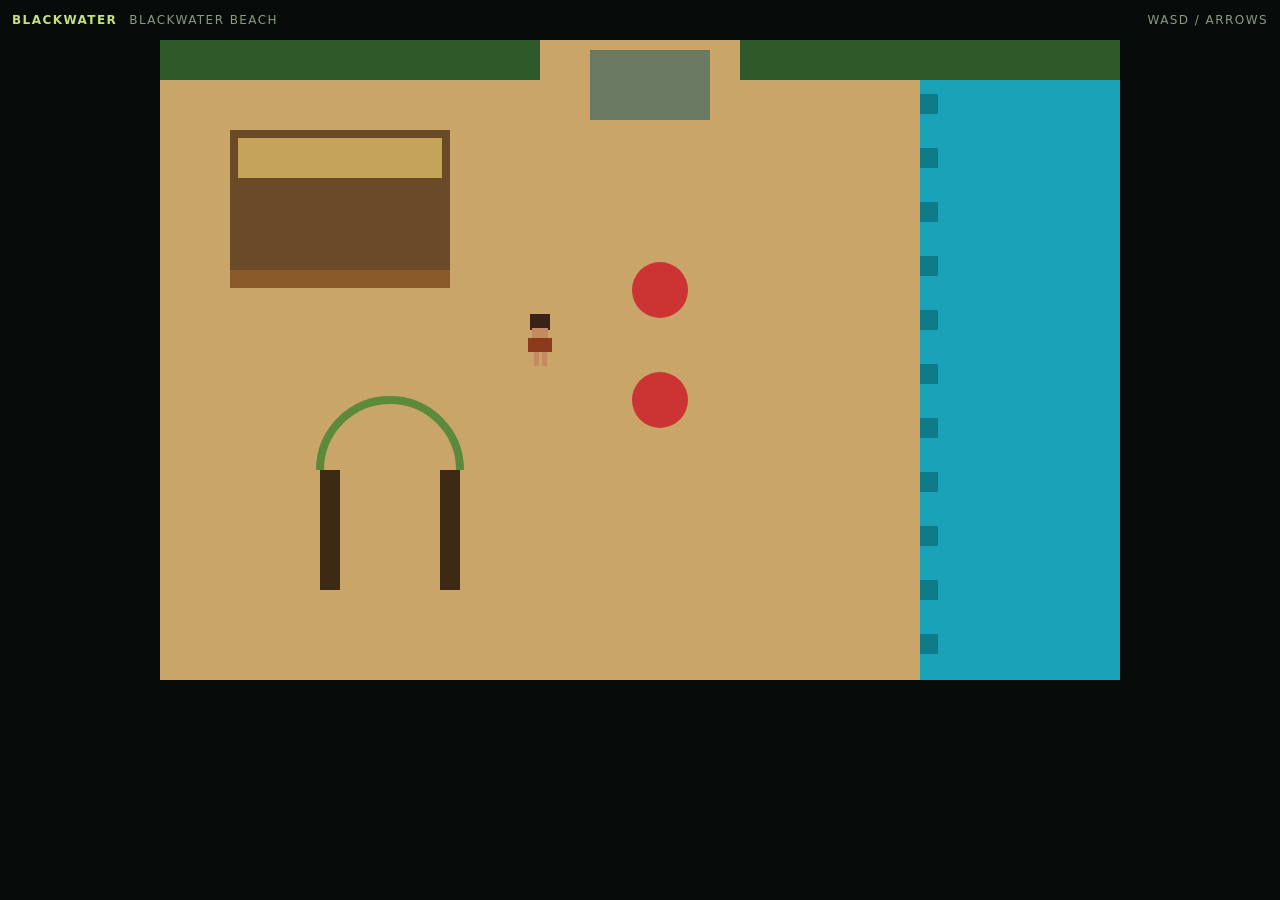
==== play.html @ 5d4bb328 "Add playable lodge walker" ====
<!DOCTYPE html>
<html lang="en">
<head>
<meta charset="utf-8"/>
<meta name="viewport" content="width=device-width,initial-scale=1"/>
<title>Coils of Lyria</title>
<style>
html,body{margin:0;height:100%;background:#070b09;color:#e8efe6;font-family:Georgia,serif;overflow:hidden}
#bar{height:40px;display:flex;align-items:center;gap:12px;padding:0 12px;font-family:system-ui;font-size:12px;letter-spacing:.12em;text-transform:uppercase;color:#8a9a86}
#bar b{color:#c6e07a}
canvas{display:block;margin:0 auto;background:#0b120e}
#hint{position:fixed;left:50%;bottom:24px;transform:translateX(-50%);font-family:system-ui;letter-spacing:.14em;text-transform:uppercase;font-size:12px;color:#c6e07a}
</style>
</head>
<body>
<div id="bar"><b>Blackwater</b><span id="room">Beach</span><span style="margin-left:auto">WASD / arrows</span></div>
<canvas id="c" width="960" height="640"></canvas>
<div id="hint"></div>
<script>
const canvas=document.getElementById('c'), ctx=canvas.getContext('2d');
const keys={};
const player={x:380,y:320,dir:0,frame:0,moving:false};
let room='beach', lock=0, last=0, anim=0;
const ROOMS={
  beach:{
    name:'Blackwater Beach',
    draw(g){
      g.fillStyle='#c9a56a'; g.fillRect(0,0,960,640);
      g.fillStyle='#1aa3b8'; g.fillRect(760,0,200,640);
      g.fillStyle='#0e7a8a'; for(let i=0;i<12;i++) g.fillRect(760,i*54,18,20);
      g.fillStyle='#6b4a28'; g.fillRect(70,90,220,150);
      g.fillStyle='#c4a45a'; g.fillRect(78,98,204,40);
      g.fillStyle='#8b5a2b'; g.fillRect(70,230,220,18);
      g.fillStyle='#2d5a28'; g.fillRect(0,0,380,40); g.fillRect(580,0,380,40);
      g.fillStyle='#6a7a62'; g.fillRect(430,10,120,70);
      g.fillStyle='#3d2a14'; g.fillRect(160,430,20,120); g.fillRect(280,430,20,120);
      g.strokeStyle='#5a8a3a'; g.lineWidth=8; g.beginPath(); g.arc(230,430,70,Math.PI,0); g.stroke();
      g.fillStyle='#cc3333'; g.beginPath(); g.arc(500,250,28,0,6.3); g.fill();
      g.beginPath(); g.arc(500,360,28,0,6.3); g.fill();
    },
    blocks:[{x:70,y:90,w:220,h:160},{x:760,y:0,w:200,h:640},{x:485,y:230,w:40,h:40},{x:485,y:340,w:40,h:40}],
    exits:[{x:160,y:420,w:140,h:130,to:'deck',sx:480,sy:260,label:'Lodge deck'},{x:430,y:8,w:120,h:80,to:'canopy',sx:480,sy:520,label:'Jungle trail'}]
  },
  deck:{
    name:'Lodge Deck',
    draw(g){
      g.fillStyle='#7a5a32'; g.fillRect(0,0,960,640);
      g.fillStyle='#c9a56a'; g.fillRect(360,0,240,140);
      g.fillStyle='#3d2a14'; g.fillRect(420,20,16,110); g.fillRect(524,20,16,110);
      g.strokeStyle='#4a7a32'; g.lineWidth=8; g.beginPath(); g.arc(480,20,70,Math.PI,0); g.stroke();
      g.fillStyle='#6b4a28'; g.fillRect(30,40,250,150);
      g.fillStyle='#3aa0d0'; g.fillRect(300,280,360,180);
      g.fillStyle='#d8d8d8'; g.strokeStyle='#cfcfcf'; g.strokeRect(300,280,360,180);
      g.fillStyle='#ff6b9a'; g.beginPath(); g.arc(400,360,22,0,6.3); g.fill();
      g.fillStyle='#d6d020'; g.beginPath(); g.arc(540,370,22,0,6.3); g.fill();
    },
    blocks:[{x:30,y:40,w:250,h:150},{x:310,y:290,w:340,h:160}],
    exits:[{x:400,y:10,w:160,h:120,to:'beach',sx:400,sy:300,label:'Beach'}]
  },
  canopy:{
    name:'Canopy Trail',
    draw(g){
      g.fillStyle='#14210f'; g.fillRect(0,0,960,640);
      g.fillStyle='#3a5a28'; g.fillRect(300,0,360,640);
      g.fillStyle='#1b2a14'; g.fillRect(0,0,300,640); g.fillRect(660,0,300,640);
      g.fillStyle='#2d7a32'; g.fillRect(360,250,240,80);
      g.fillStyle='#163d18';
      for(let i=0;i<8;i++){ g.beginPath(); g.ellipse(480+Math.sin(i)*40,290+i*6,110-i*6,16,0,0,6.3); g.fill(); }
    },
    blocks:[{x:0,y:0,w:300,h:640},{x:660,y:0,w:300,h:640},{x:360,y:250,w:240,h:80}],
    exits:[{x:400,y:560,w:160,h:70,to:'beach',sx:480,sy:140,label:'Beach'}]
  }
};
function hits(x,y,b){return x>b.x&&x<b.x+b.w&&y>b.y&&y<b.y+b.h;}
function blocked(nx,ny){
  if(nx<20||nx>940||ny<20||ny>620) return true;
  const r=ROOMS[room];
  const here=r.blocks.some(b=>hits(player.x,player.y,b));
  const next=r.blocks.some(b=>hits(nx,ny,b));
  return next && !here;
}
function drawLyria(g){
  const bob=player.moving&&player.frame===1?-3:0;
  g.save(); g.translate(player.x, player.y+bob);
  g.fillStyle='#3a2216'; g.fillRect(-10,-46,20,16);
  g.fillStyle='#c48a62'; g.fillRect(-8,-32,16,10);
  g.fillStyle='#8b3a1c'; g.fillRect(-12,-22,24,14);
  g.fillStyle='#c48a62'; g.fillRect(-6,-8,5,14); g.fillRect(2,-8,5,14);
  if(player.dir===2) g.fillRect(-16,-20,8,6);
  if(player.dir===3) g.fillRect(8,-20,8,6);
  g.restore();
}
function tick(ts){
  requestAnimationFrame(tick);
  if(!last) last=ts;
  const dt=Math.min(0.05,(ts-last)/1000); last=ts;
  if(lock>0) lock-=dt;
  let dx=0,dy=0;
  if(keys.ArrowLeft||keys.KeyA) dx-=1;
  if(keys.ArrowRight||keys.KeyD) dx+=1;
  if(keys.ArrowUp||keys.KeyW) dy-=1;
  if(keys.ArrowDown||keys.KeyS) dy+=1;
  const len=Math.hypot(dx,dy);
  if(len>0){
    const nx=player.x+dx/len*220*dt, ny=player.y+dy/len*220*dt;
    player.dir = Math.abs(dx)>=Math.abs(dy) ? (dx<0?2:3) : (dy<0?1:0);
    if(!blocked(nx,player.y)) player.x=nx;
    if(!blocked(player.x,ny)) player.y=ny;
    player.moving=true; anim+=dt;
    if(anim>0.16){anim=0; player.frame=player.frame===1?3:1;}
  } else { player.moving=false; player.frame=0; }
  let label='';
  if(lock<=0){
    for(const e of ROOMS[room].exits){
      if(hits(player.x,player.y,e)){
        room=e.to; player.x=e.sx; player.y=e.sy; lock=0.9;
        document.getElementById('room').textContent=ROOMS[room].name;
        break;
      }
    }
  }
  if(lock<=0){
    for(const e of ROOMS[room].exits){
      if(hits(player.x,player.y,e)) label='Walk through · '+e.label;
    }
  }
  document.getElementById('hint').textContent=label;
  const r=ROOMS[room];
  r.draw(ctx);
  drawLyria(ctx);
}
window.addEventListener('keydown',e=>keys[e.code]=true);
window.addEventListener('keyup',e=>keys[e.code]=false);
document.getElementById('room').textContent=ROOMS[room].name;
requestAnimationFrame(tick);
</script>
</body>
</html>
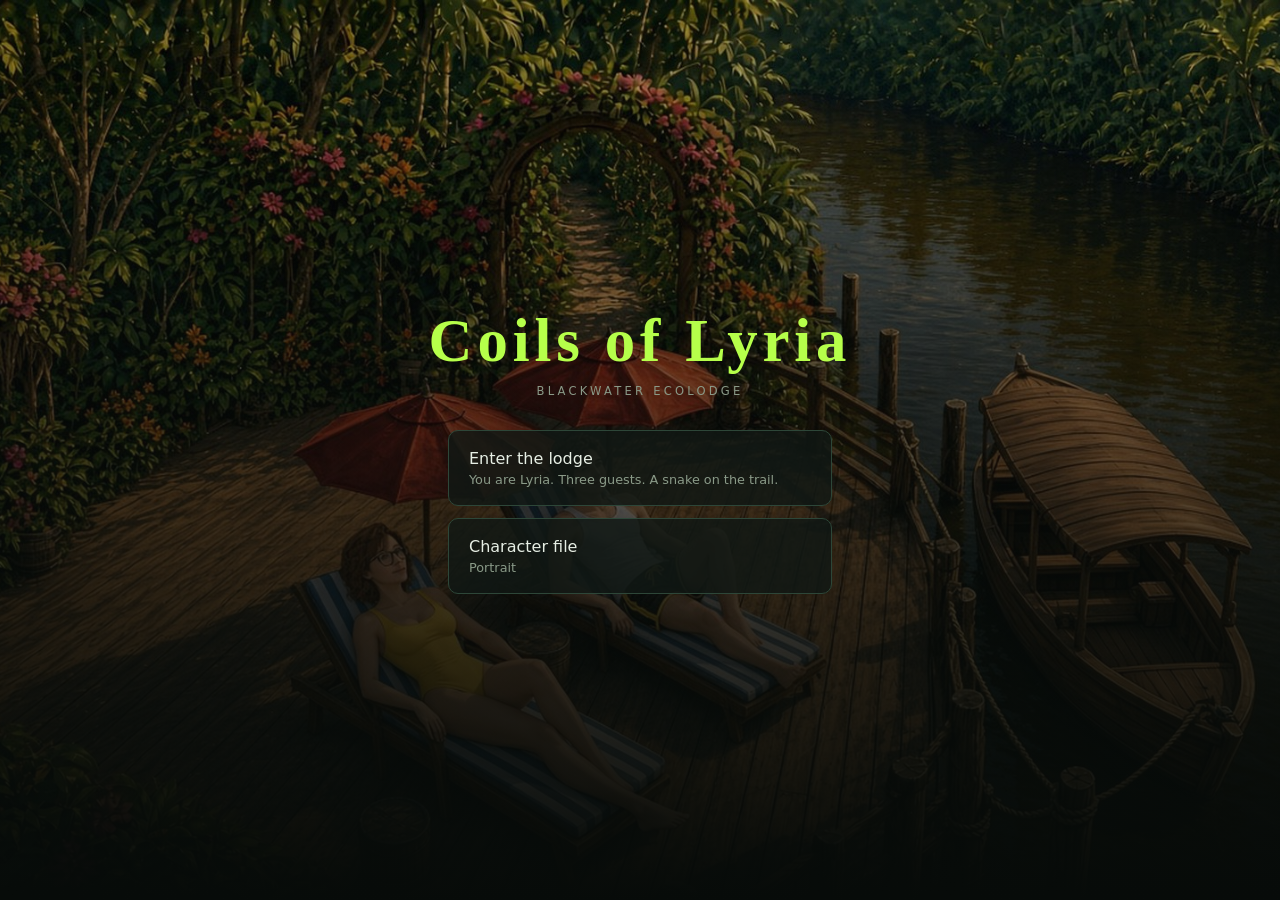
==== commit f27f64ac: "Current Coils of Lyria: river dock, Cat and Kylie" ====
--- a/play.html
+++ b/play.html
@@ -2,136 +2,830 @@
 <html lang="en">
 <head>
 <meta charset="utf-8"/>
-<meta name="viewport" content="width=device-width,initial-scale=1"/>
+<meta name="viewport" content="width=device-width,initial-scale=1,viewport-fit=cover"/>
 <title>Coils of Lyria</title>
 <style>
-html,body{margin:0;height:100%;background:#070b09;color:#e8efe6;font-family:Georgia,serif;overflow:hidden}
-#bar{height:40px;display:flex;align-items:center;gap:12px;padding:0 12px;font-family:system-ui;font-size:12px;letter-spacing:.12em;text-transform:uppercase;color:#8a9a86}
-#bar b{color:#c6e07a}
-canvas{display:block;margin:0 auto;background:#0b120e}
-#hint{position:fixed;left:50%;bottom:24px;transform:translateX(-50%);font-family:system-ui;letter-spacing:.14em;text-transform:uppercase;font-size:12px;color:#c6e07a}
+  :root {
+    --bg:#070b09; --surface:#101814; --fg:#e6eee4; --muted:#8a9a88;
+    --accent:#b6ff4a; --leaf:#6faf6a; --border:#2d4638;
+  }
+  * { box-sizing:border-box; }
+  html,body { margin:0; height:100%; background:var(--bg); color:var(--fg);
+    font-family: ui-sans-serif, system-ui, "Segoe UI", sans-serif; overflow:hidden; }
+  #app { position:relative; height:100dvh; width:100%; overflow:hidden; }
+  .screen { position:absolute; inset:0; }
+  .hidden { display:none !important; }
+  h1,h2,.display { font-family: Georgia, "Times New Roman", serif; }
+  button { font: inherit; color: inherit; cursor: pointer; }
+  .title {
+    display:flex; flex-direction:column; align-items:center; justify-content:center;
+    background-size:cover; background-position:center; padding:16px;
+  }
+  .title h1 { font-size: clamp(2.4rem, 8vw, 3.8rem); color:var(--accent); letter-spacing:.08em; margin:0; font-weight:600; }
+  .kicker { margin:.5rem 0 0; font-size:.72rem; letter-spacing:.28em; text-transform:uppercase; color:var(--muted); }
+  .stack { margin-top:2rem; width:100%; max-width:24rem; display:flex; flex-direction:column; gap:12px; }
+  .menu-btn {
+    border:1px solid var(--border); background:rgba(16,24,20,.82);
+    border-radius:10px; padding:18px 20px; text-align:left;
+  }
+  .menu-btn span { display:block; }
+  .menu-btn .sub { margin-top:4px; font-size:.8rem; color:var(--muted); }
+  .dossier { overflow:auto; background:var(--bg); padding:20px; }
+  .dossier-card {
+    margin:0 auto; max-width:48rem; display:grid; gap:20px;
+    border:1px solid var(--border); background:rgba(16,24,20,.9);
+    border-radius:16px; padding:16px;
+  }
+  @media (min-width:640px) {
+    .dossier-card { grid-template-columns: minmax(180px,280px) 1fr; }
+  }
+  .dossier-card img { width:100%; height:20rem; object-fit:cover; object-position:top; border-radius:10px; }
+  .chips { display:flex; flex-wrap:wrap; gap:6px; margin-top:12px; }
+  .chips span {
+    border:1px solid var(--border); border-radius:999px; padding:2px 8px;
+    font-size:.68rem; letter-spacing:.08em; text-transform:uppercase; color:var(--muted);
+  }
+  .bio { margin-top:16px; font-family:Georgia,serif; font-size:1.1rem; line-height:1.5; }
+  .play { display:flex; flex-direction:column; }
+  header.bar {
+    display:flex; align-items:center; gap:12px; height:44px; flex-shrink:0;
+    border-bottom:1px solid var(--border); background:var(--bg); padding:0 12px;
+    font-size:.68rem; letter-spacing:.14em; text-transform:uppercase; color:var(--muted);
+  }
+  header.bar .name { font-weight:600; color:var(--accent); }
+  header.bar .hint { margin-left:auto; }
+  @media (max-width:640px) { header.bar .hint { display:none; } }
+  .ghost {
+    border:1px solid var(--border); border-radius:6px; background:transparent;
+    padding:4px 8px; color:var(--fg); text-transform:uppercase; letter-spacing:.12em; font-size:.68rem;
+  }
+  #wrap { position:relative; flex:1; min-height:0; background:var(--bg); overflow:hidden; }
+  #mapImg { position:absolute; width:100%; height:100%; object-fit:fill; }
+  #stage { position:absolute; touch-action:none; overflow:hidden; }
+  #player {
+    position:absolute; pointer-events:none;
+    transform:translate(-50%,-94%);
+    image-rendering:auto;
+    background:none !important;
+    background-image:none !important;
+    overflow:hidden;
+  }
+  .overlay { position:absolute; pointer-events:none; }
+  .npc {
+    position:absolute; pointer-events:none;
+    transform:translate(-50%,-90%);
+    background-repeat:no-repeat; image-rendering:pixelated;
+  }
+  .npc-name {
+    position:absolute; pointer-events:none; transform:translate(-50%,-2.6rem);
+    font-size:.58rem; letter-spacing:.14em; text-transform:uppercase;
+    color:var(--accent); white-space:nowrap; text-shadow:0 1px 2px #070b09; z-index:40;
+  }
+  #vn {
+    position:absolute; left:0; right:0; bottom:0; z-index:20;
+    display:flex; gap:12px;
+    background:linear-gradient(to top, var(--bg), rgba(7,11,9,.9), transparent);
+    padding:64px 16px 16px;
+  }
+  #vn img {
+    height:6rem; width:4rem; flex-shrink:0; border-radius:10px;
+    border:1px solid var(--border); object-fit:cover; object-position:top;
+  }
+  @media (min-width:640px) { #vn img { height:10rem; width:7rem; } }
+  .phase { font-size:.68rem; letter-spacing:.16em; text-transform:uppercase; color:var(--leaf); }
+  .who { font-size:.78rem; letter-spacing:.12em; text-transform:uppercase; color:var(--accent); }
+  .line { margin:.4rem 0 0; font-family:Georgia,serif; font-size:1.15rem; line-height:1.3; }
+  .choices { margin-top:12px; display:flex; flex-direction:column; gap:8px; }
+  .choices button {
+    border:1px solid var(--border); background:rgba(16,24,20,.8);
+    border-radius:8px; padding:10px 12px; text-align:left; font-size:.9rem;
+  }
+  .tap { margin-top:8px; font-size:.68rem; letter-spacing:.16em; text-transform:uppercase; color:var(--muted); }
+  #talk {
+    position:absolute; bottom:7rem; left:50%; transform:translateX(-50%); z-index:20;
+    border:1px solid var(--border); background:rgba(16,24,20,.9);
+    border-radius:999px; padding:8px 16px; font-size:.75rem;
+    letter-spacing:.14em; text-transform:uppercase; color:var(--accent);
+  }
+  #stick {
+    position:absolute; bottom:24px; left:16px; z-index:30;
+    width:7.25rem; height:7.25rem; border-radius:999px;
+    border:1px solid var(--border); background:rgba(16,24,20,.5); touch-action:none;
+  }
+  #knob {
+    position:absolute; top:50%; left:50%; width:2.75rem; height:2.75rem;
+    margin:-1.375rem 0 0 -1.375rem; border-radius:999px;
+    border:1px solid rgba(182,255,74,.7); background:rgba(182,255,74,.3);
+  }
 </style>
 </head>
 <body>
-<div id="bar"><b>Blackwater</b><span id="room">Beach</span><span style="margin-left:auto">WASD / arrows</span></div>
-<canvas id="c" width="960" height="640"></canvas>
-<div id="hint"></div>
+<div id="app">
+  <div id="screen-title" class="screen title">
+    <h1>Coils of Lyria</h1>
+    <p class="kicker">Blackwater Ecolodge</p>
+    <div class="stack">
+      <button class="menu-btn" id="btn-enter"><span>Enter the lodge</span><span class="sub">You are Lyria. Three guests. A snake on the trail.</span></button>
+      <button class="menu-btn" id="btn-file"><span>Character file</span><span class="sub">Portrait</span></button>
+    </div>
+  </div>
+  <div id="screen-dossier" class="screen dossier hidden">
+    <div class="dossier-card">
+      <img id="dossier-img" alt="Lyria"/>
+      <div>
+        <p class="kicker" style="margin:0">Island guide</p>
+        <h2 style="margin:.2rem 0 0; font-size:2.4rem; color:var(--accent)">Lyria</h2>
+        <div class="chips">
+          <span>local</span><span>guide</span><span>patient</span><span>knows the green</span>
+        </div>
+        <p class="bio">She works the Blackwater Ecolodge as if she grew out of the mangrove. Barefoot. Hide stitched like shed scales. Red paint across the brow. Guests call her the guide. The jungle calls her something older.</p>
+        <button class="menu-btn" id="btn-dossier-back" style="margin-top:24px; width:auto">Back</button>
+      </div>
+    </div>
+  </div>
+  <div id="screen-end" class="screen title hidden">
+    <h2 id="end-title" style="font-size:2.4rem; color:var(--accent); margin:0"></h2>
+    <p class="kicker" id="end-tag"></p>
+    <p class="bio" id="end-text" style="max-width:28rem; text-align:center"></p>
+    <div class="stack">
+      <button class="menu-btn" id="btn-again"><span>Walk the lodge again</span><span class="sub">Same river. Same landlord.</span></button>
+      <button class="menu-btn" id="btn-menu"><span>Title</span><span class="sub">Back to the dock sign</span></button>
+    </div>
+  </div>
+  <div id="screen-play" class="screen play hidden">
+    <header class="bar">
+      <span class="name">Blackwater</span>
+      <span id="room-name"></span>
+      <span class="hint">WASD · click to walk</span>
+      <button class="ghost" id="btn-lyria">Lyria</button>
+      <button class="ghost" id="btn-esc">Menu</button>
+    </header>
+    <div id="wrap">
+      <img id="mapImg" alt="" draggable="false"/>
+      <div id="stage">
+        <div id="npcs"></div>
+        <div id="overlays"></div>
+        <canvas id="player" width="256" height="256"></canvas>
+      </div>
+      <div id="vn" class="hidden">
+        <img id="vn-bust" alt=""/>
+        <div>
+          <div class="phase" id="vn-phase"></div>
+          <div class="who" id="vn-who"></div>
+          <p class="line" id="vn-text"></p>
+          <div class="choices hidden" id="vn-choices"></div>
+          <div class="tap" id="vn-tap">Tap to continue</div>
+        </div>
+      </div>
+      <button id="talk" class="hidden" type="button"></button>
+      <div id="stick" aria-label="Move"><div id="knob"></div></div>
+    </div>
+  </div>
+</div>
 <script>
-const canvas=document.getElementById('c'), ctx=canvas.getContext('2d');
-const keys={};
-const player={x:380,y:320,dir:0,frame:0,moving:false};
-let room='beach', lock=0, last=0, anim=0;
-const ROOMS={
-  beach:{
-    name:'Blackwater Beach',
-    draw(g){
-      g.fillStyle='#c9a56a'; g.fillRect(0,0,960,640);
-      g.fillStyle='#1aa3b8'; g.fillRect(760,0,200,640);
-      g.fillStyle='#0e7a8a'; for(let i=0;i<12;i++) g.fillRect(760,i*54,18,20);
-      g.fillStyle='#6b4a28'; g.fillRect(70,90,220,150);
-      g.fillStyle='#c4a45a'; g.fillRect(78,98,204,40);
-      g.fillStyle='#8b5a2b'; g.fillRect(70,230,220,18);
-      g.fillStyle='#2d5a28'; g.fillRect(0,0,380,40); g.fillRect(580,0,380,40);
-      g.fillStyle='#6a7a62'; g.fillRect(430,10,120,70);
-      g.fillStyle='#3d2a14'; g.fillRect(160,430,20,120); g.fillRect(280,430,20,120);
-      g.strokeStyle='#5a8a3a'; g.lineWidth=8; g.beginPath(); g.arc(230,430,70,Math.PI,0); g.stroke();
-      g.fillStyle='#cc3333'; g.beginPath(); g.arc(500,250,28,0,6.3); g.fill();
-      g.beginPath(); g.arc(500,360,28,0,6.3); g.fill();
-    },
-    blocks:[{x:70,y:90,w:220,h:160},{x:760,y:0,w:200,h:640},{x:485,y:230,w:40,h:40},{x:485,y:340,w:40,h:40}],
-    exits:[{x:160,y:420,w:140,h:130,to:'deck',sx:480,sy:260,label:'Lodge deck'},{x:430,y:8,w:120,h:80,to:'canopy',sx:480,sy:520,label:'Jungle trail'}]
+const ASSETS = {"beach": "[data-uri]